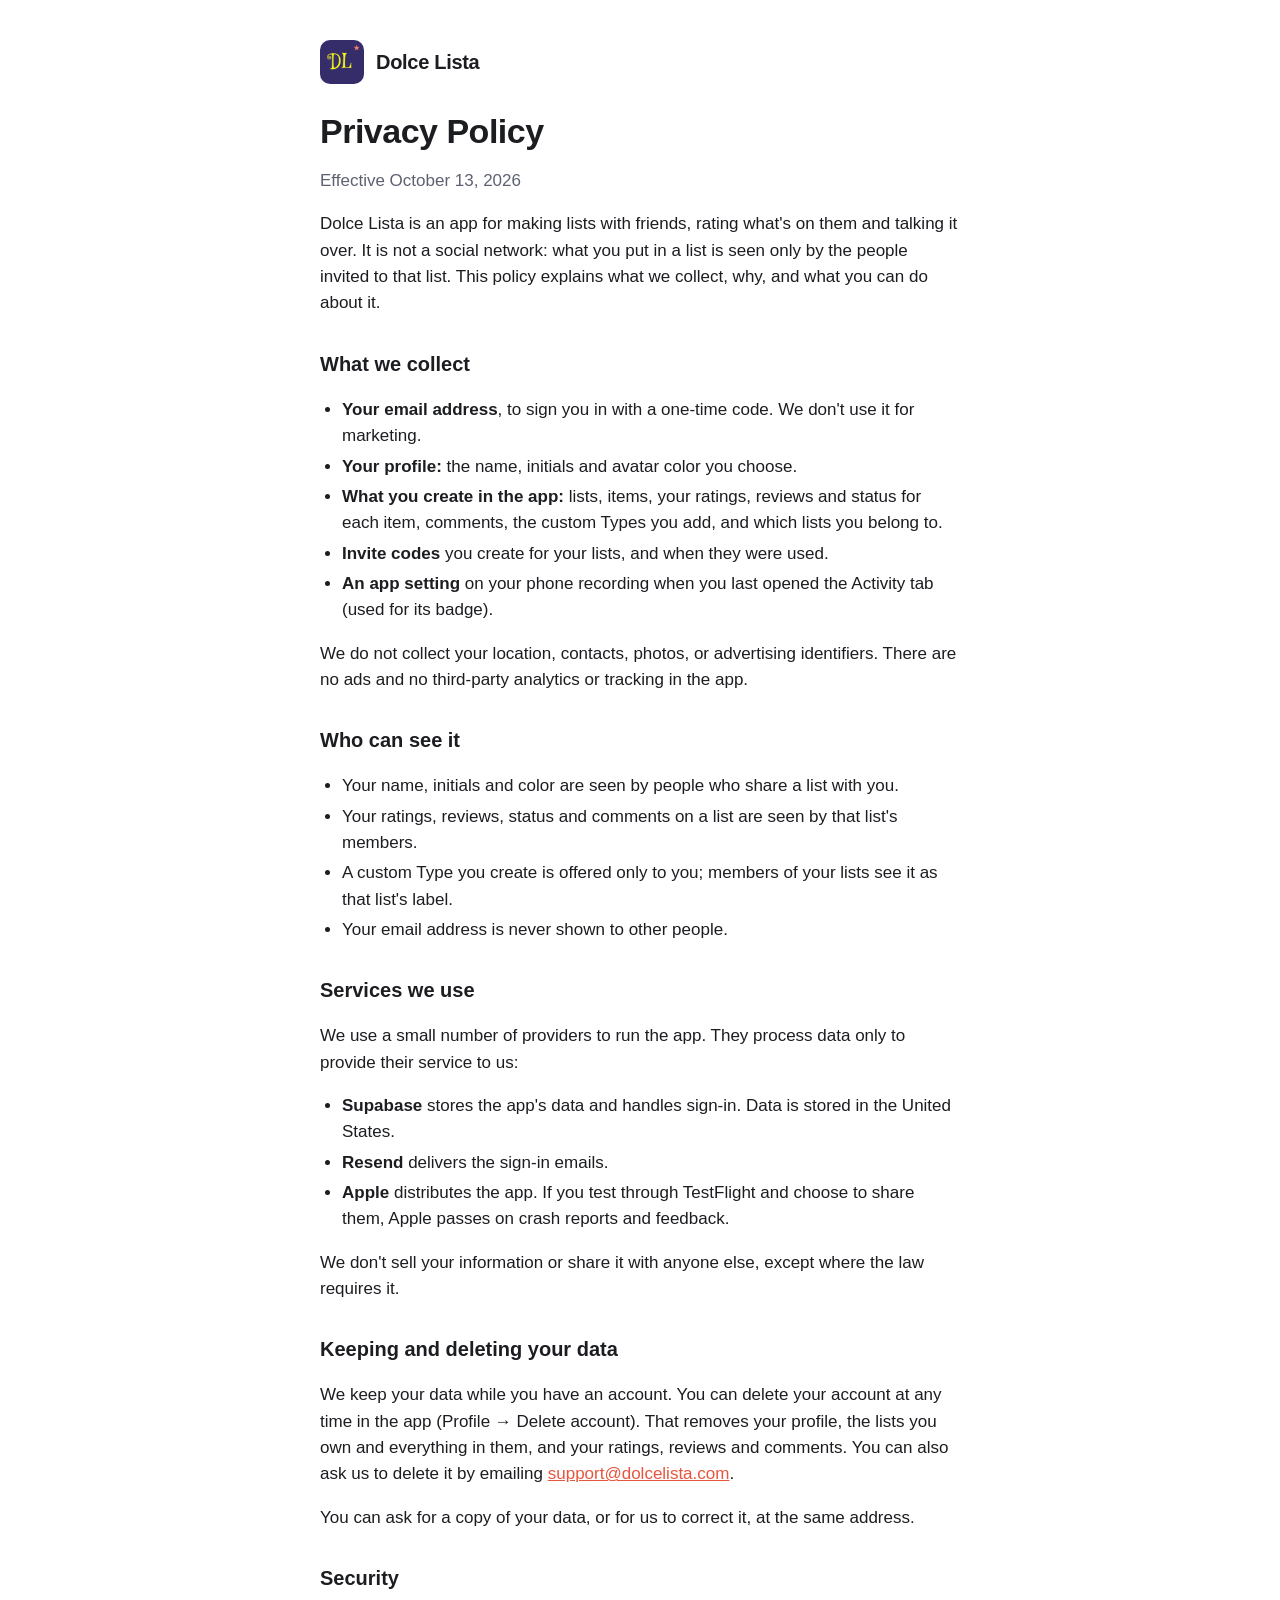
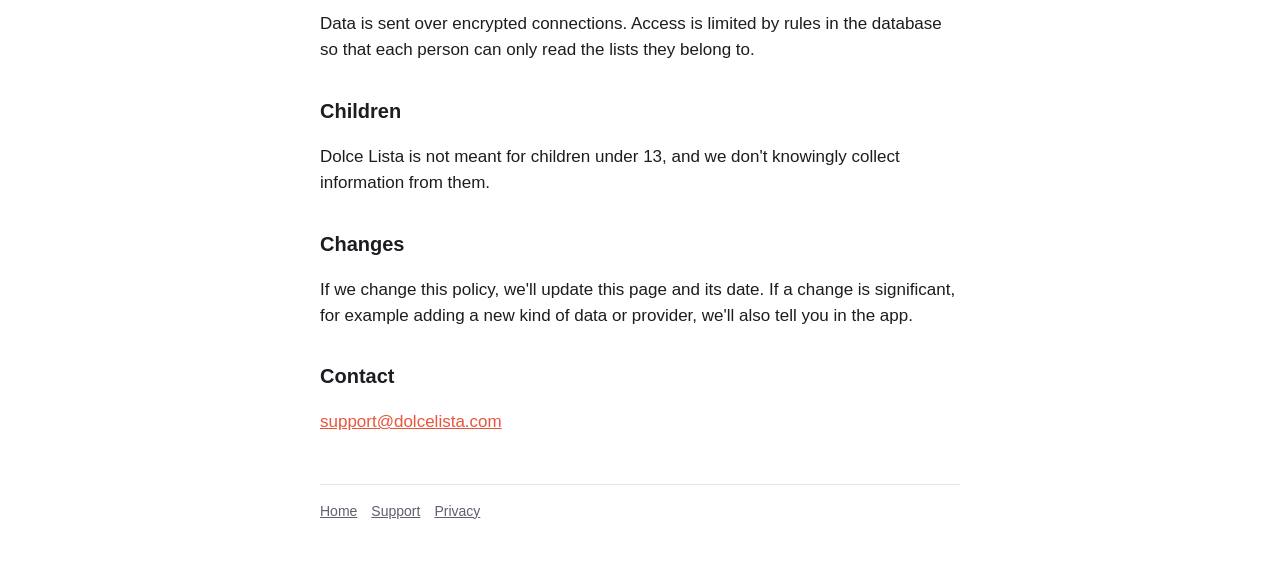
==== privacy/index.html @ 7cc390a2 "Dolce Lista website: home, privacy policy, support" ====
<!doctype html>
<html lang="en">
<head>
  <meta charset="utf-8">
  <meta name="viewport" content="width=device-width, initial-scale=1">
  <title>Privacy Policy · Dolce Lista</title>
  <meta name="description" content="How Dolce Lista handles your information.">
  <link rel="icon" href="/icon.png">
  <link rel="stylesheet" href="/style.css">
</head>
<body>
<main>
  <header><img src="/icon.png" alt=""><a href="/">Dolce Lista</a></header>

  <h1>Privacy Policy</h1>
  <p class="muted">Effective October 13, 2026</p>

  <p>Dolce Lista is an app for making lists with friends, rating what's on them and talking it over. It is not a
  social network: what you put in a list is seen only by the people invited to that list. This policy explains what
  we collect, why, and what you can do about it.</p>

  <h2>What we collect</h2>
  <ul>
    <li><b>Your email address</b>, to sign you in with a one-time code. We don't use it for marketing.</li>
    <li><b>Your profile:</b> the name, initials and avatar color you choose.</li>
    <li><b>What you create in the app:</b> lists, items, your ratings, reviews and status for each item, comments,
      the custom Types you add, and which lists you belong to.</li>
    <li><b>Invite codes</b> you create for your lists, and when they were used.</li>
    <li><b>An app setting</b> on your phone recording when you last opened the Activity tab (used for its badge).</li>
  </ul>
  <p>We do not collect your location, contacts, photos, or advertising identifiers. There are no ads and no
  third-party analytics or tracking in the app.</p>

  <h2>Who can see it</h2>
  <ul>
    <li>Your name, initials and color are seen by people who share a list with you.</li>
    <li>Your ratings, reviews, status and comments on a list are seen by that list's members.</li>
    <li>A custom Type you create is offered only to you; members of your lists see it as that list's label.</li>
    <li>Your email address is never shown to other people.</li>
  </ul>

  <h2>Services we use</h2>
  <p>We use a small number of providers to run the app. They process data only to provide their service to us:</p>
  <ul>
    <li><b>Supabase</b> stores the app's data and handles sign-in. Data is stored in the United States.</li>
    <li><b>Resend</b> delivers the sign-in emails.</li>
    <li><b>Apple</b> distributes the app. If you test through TestFlight and choose to share them, Apple passes on
      crash reports and feedback.</li>
  </ul>
  <p>We don't sell your information or share it with anyone else, except where the law requires it.</p>

  <h2>Keeping and deleting your data</h2>
  <p>We keep your data while you have an account. You can delete your account at any time in the app
  (Profile → Delete account). That removes your profile, the lists you own and everything in them, and your
  ratings, reviews and comments. You can also ask us to delete it by emailing
  <a href="mailto:support@dolcelista.com">support@dolcelista.com</a>.</p>
  <p>You can ask for a copy of your data, or for us to correct it, at the same address.</p>

  <h2>Security</h2>
  <p>Data is sent over encrypted connections. Access is limited by rules in the database so that each person can only
  read the lists they belong to.</p>

  <h2>Children</h2>
  <p>Dolce Lista is not meant for children under 13, and we don't knowingly collect information from them.</p>

  <h2>Changes</h2>
  <p>If we change this policy, we'll update this page and its date. If a change is significant, for example adding a
  new kind of data or provider, we'll also tell you in the app.</p>

  <h2>Contact</h2>
  <p><a href="mailto:support@dolcelista.com">support@dolcelista.com</a></p>

  <footer><a href="/">Home</a><a href="/support/">Support</a><a href="/privacy/">Privacy</a></footer>
</main>
</body>
</html>
---- style.css ----
:root {
  --ink: #1c1d21; --muted: #5d6170; --faint: #9a9eab; --line: #e3e5ea;
  --bg: #ffffff; --panel: #f6f7f9; --accent: #e8553d;
}
@media (prefers-color-scheme: dark) {
  :root {
    --ink: #f2f3f5; --muted: #a9adb9; --faint: #6f7380; --line: #2c2e35;
    --bg: #111214; --panel: #1c1d21; --accent: #f06a52;
  }
}
* { box-sizing: border-box; }
body {
  margin: 0; background: var(--bg); color: var(--ink);
  font: 17px/1.55 -apple-system, BlinkMacSystemFont, "Segoe UI", Helvetica, Arial, sans-serif;
}
main { max-width: 680px; margin: 0 auto; padding: 40px 20px 64px; }
header { display: flex; align-items: center; gap: 12px; margin-bottom: 28px; }
header img { width: 44px; height: 44px; border-radius: 10px; }
header a { color: var(--ink); text-decoration: none; font-weight: 800; font-size: 20px; letter-spacing: -0.3px; }
h1 { font-size: 34px; line-height: 1.15; letter-spacing: -0.5px; margin: 0 0 8px; }
h2 { font-size: 20px; margin: 32px 0 8px; }
p, li { color: var(--ink); }
.lede { color: var(--muted); font-size: 19px; }
.muted { color: var(--muted); }
a { color: var(--accent); }
ul { padding-left: 22px; }
li { margin: 4px 0; }
.card { background: var(--panel); border-radius: 14px; padding: 16px 18px; margin: 16px 0; }
.card p { margin: 0; }
footer { margin-top: 48px; padding-top: 16px; border-top: 1px solid var(--line); color: var(--faint); font-size: 14px; }
footer a { color: var(--muted); margin-right: 14px; }
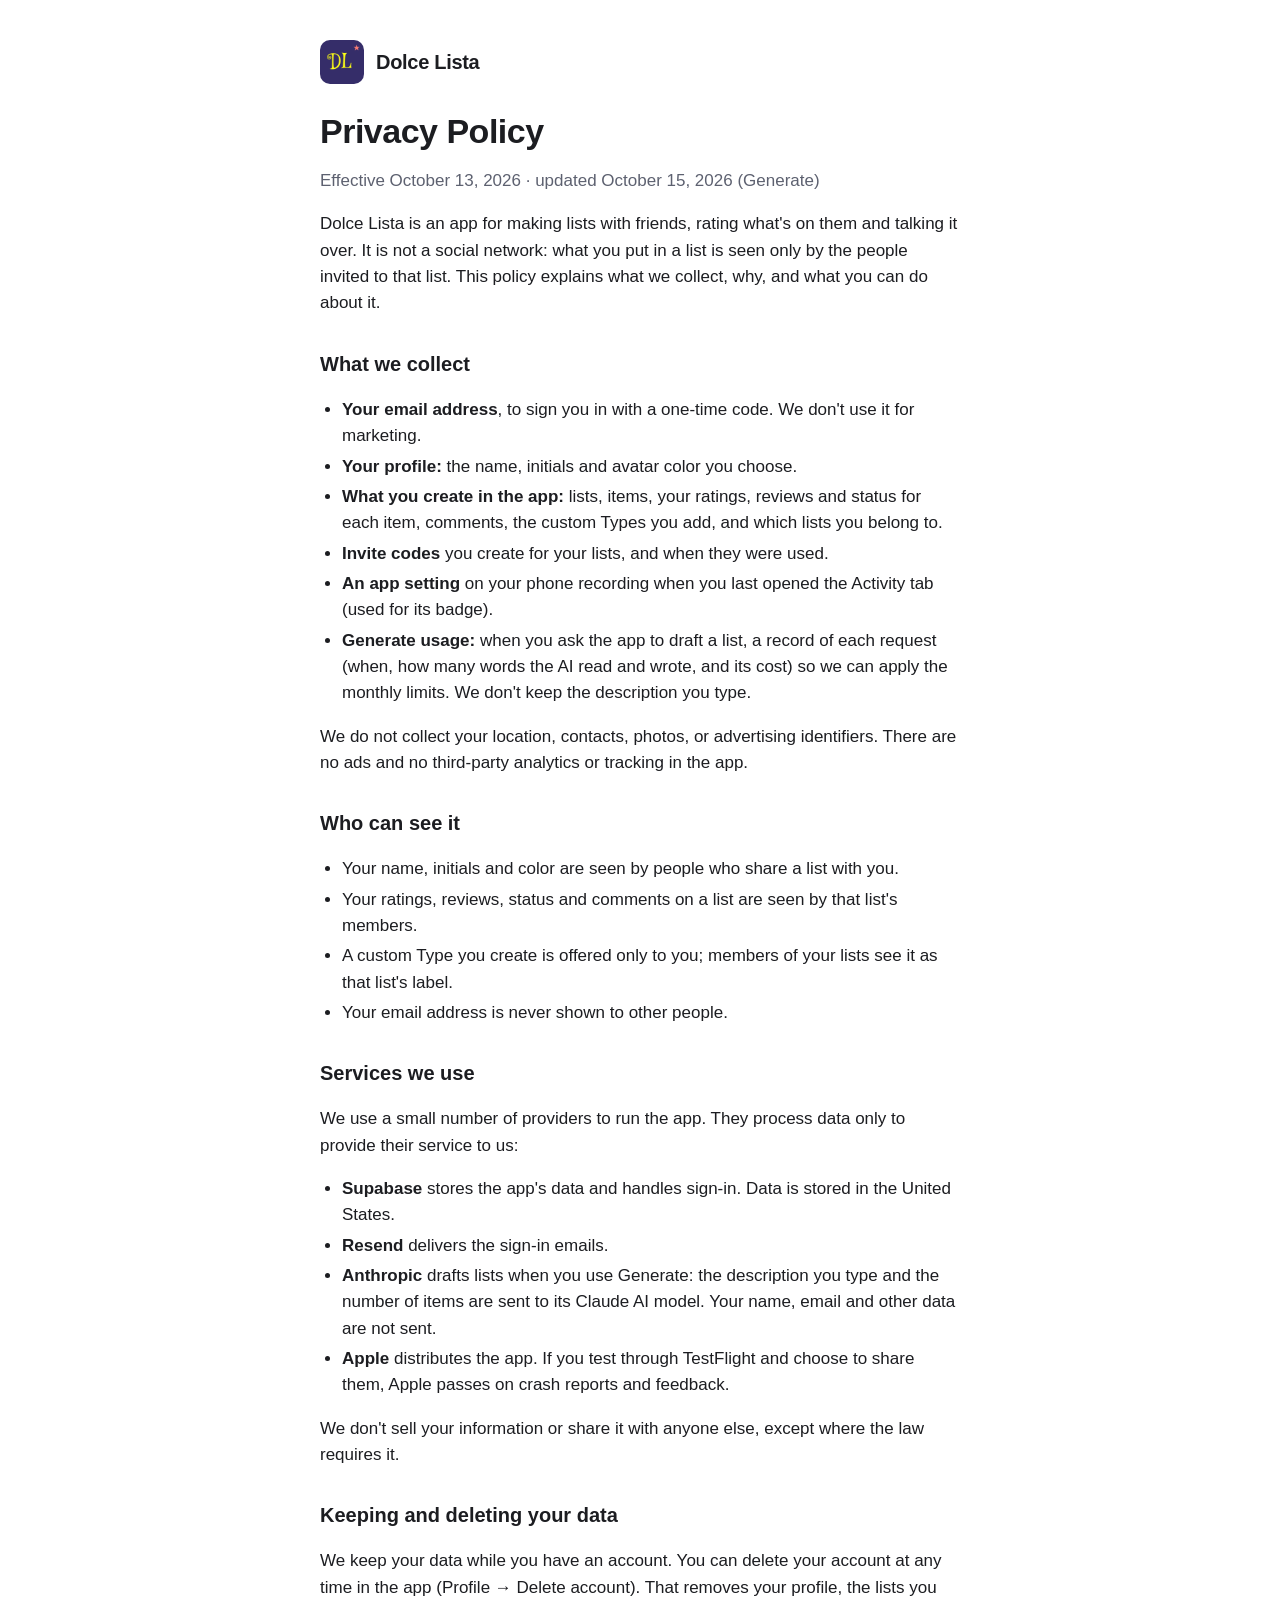
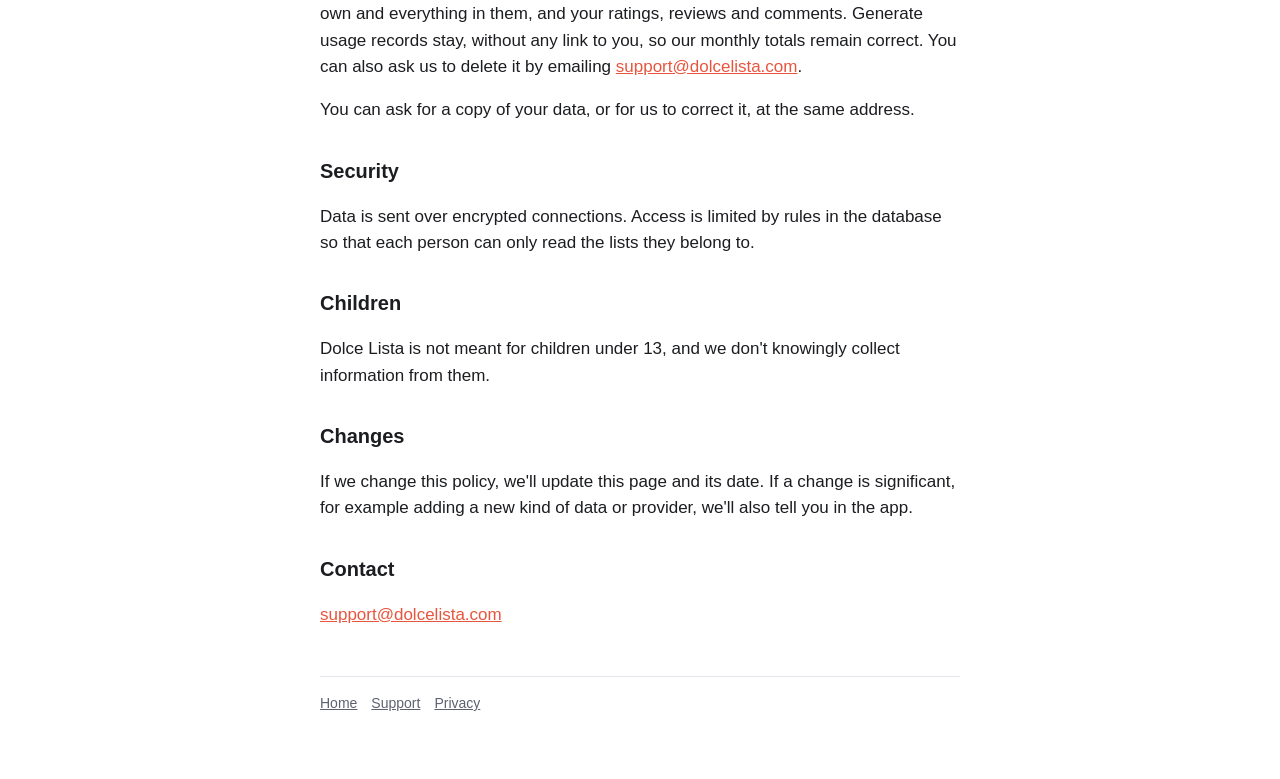
==== commit 5bc854ce: "Privacy policy: Generate usage records and Anthropic as a processor Co-Authored-By: Claude Opus 5.5 " ====
--- a/privacy/index.html
+++ b/privacy/index.html
@@ -13,7 +13,7 @@
   <header><img src="/icon.png" alt=""><a href="/">Dolce Lista</a></header>
 
   <h1>Privacy Policy</h1>
-  <p class="muted">Effective October 13, 2026</p>
+  <p class="muted">Effective October 13, 2026 · updated October 15, 2026 (Generate)</p>
 
   <p>Dolce Lista is an app for making lists with friends, rating what's on them and talking it over. It is not a
   social network: what you put in a list is seen only by the people invited to that list. This policy explains what
@@ -27,6 +27,8 @@
       the custom Types you add, and which lists you belong to.</li>
     <li><b>Invite codes</b> you create for your lists, and when they were used.</li>
     <li><b>An app setting</b> on your phone recording when you last opened the Activity tab (used for its badge).</li>
+    <li><b>Generate usage:</b> when you ask the app to draft a list, a record of each request (when, how many words
+      the AI read and wrote, and its cost) so we can apply the monthly limits. We don't keep the description you type.</li>
   </ul>
   <p>We do not collect your location, contacts, photos, or advertising identifiers. There are no ads and no
   third-party analytics or tracking in the app.</p>
@@ -44,6 +46,8 @@
   <ul>
     <li><b>Supabase</b> stores the app's data and handles sign-in. Data is stored in the United States.</li>
     <li><b>Resend</b> delivers the sign-in emails.</li>
+    <li><b>Anthropic</b> drafts lists when you use Generate: the description you type and the number of items are
+      sent to its Claude AI model. Your name, email and other data are not sent.</li>
     <li><b>Apple</b> distributes the app. If you test through TestFlight and choose to share them, Apple passes on
       crash reports and feedback.</li>
   </ul>
@@ -52,7 +56,8 @@
   <h2>Keeping and deleting your data</h2>
   <p>We keep your data while you have an account. You can delete your account at any time in the app
   (Profile → Delete account). That removes your profile, the lists you own and everything in them, and your
-  ratings, reviews and comments. You can also ask us to delete it by emailing
+  ratings, reviews and comments. Generate usage records stay, without any link to you, so our monthly totals
+  remain correct. You can also ask us to delete it by emailing
   <a href="mailto:support@dolcelista.com">support@dolcelista.com</a>.</p>
   <p>You can ask for a copy of your data, or for us to correct it, at the same address.</p>
 
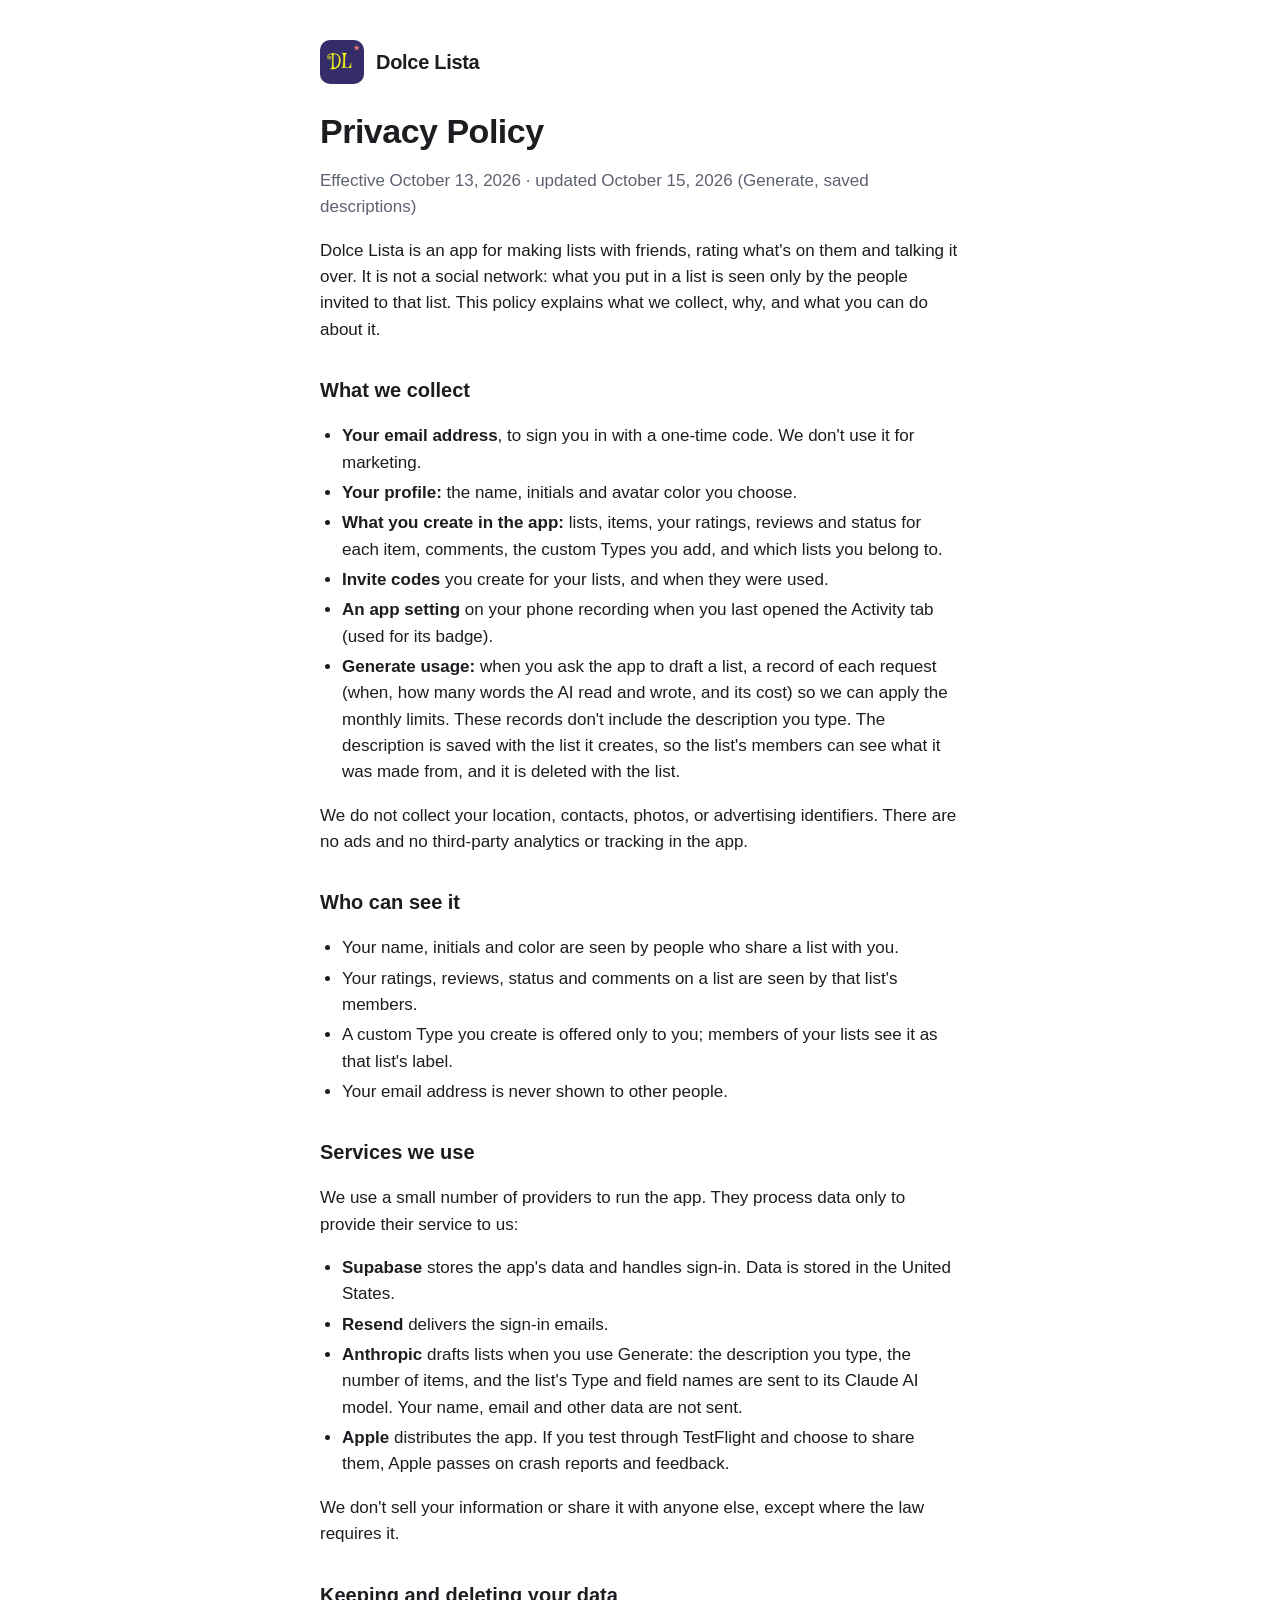
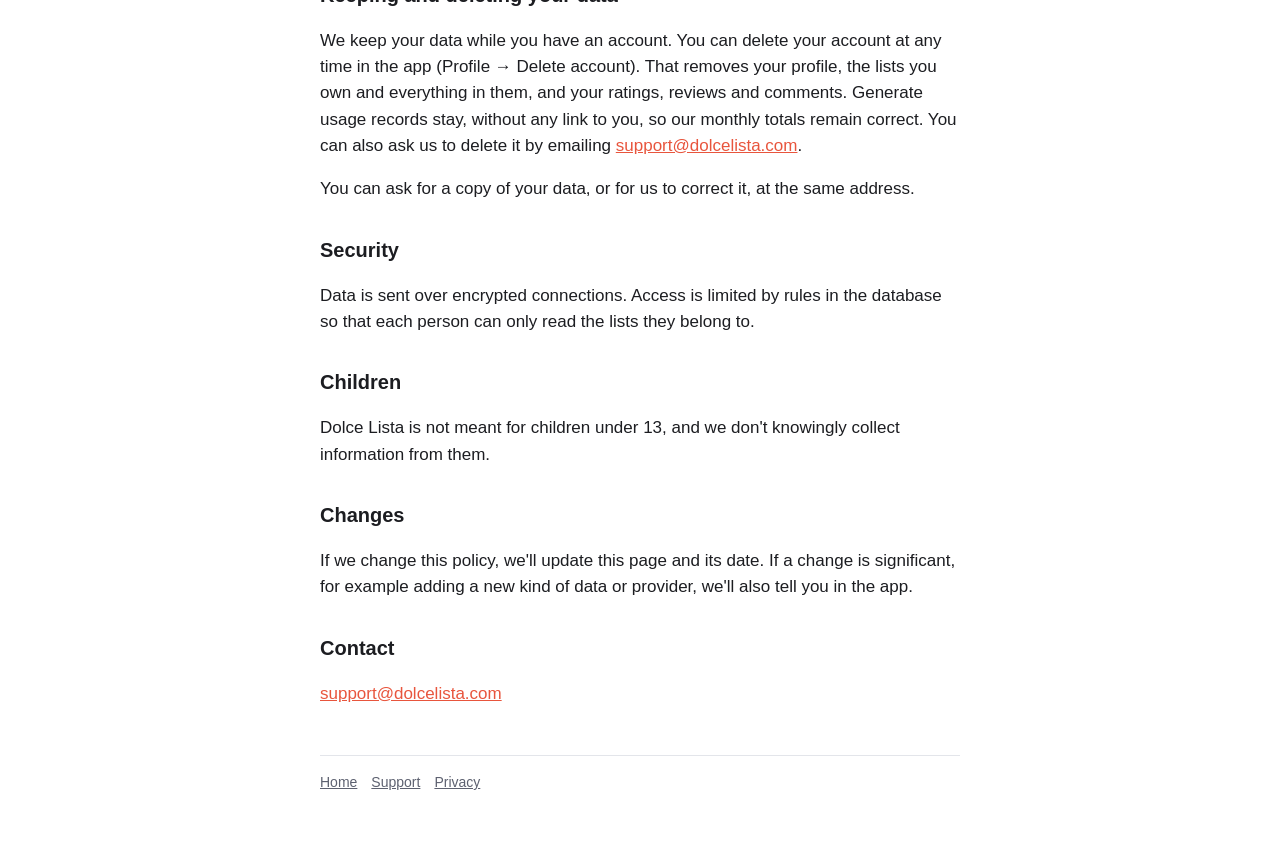
==== commit 20ee2688: "Privacy policy: Generate descriptions are saved with the list Co-Authored-By: Claude Opus 5.5 <norep" ====
--- a/privacy/index.html
+++ b/privacy/index.html
@@ -13,7 +13,7 @@
   <header><img src="/icon.png" alt=""><a href="/">Dolce Lista</a></header>
 
   <h1>Privacy Policy</h1>
-  <p class="muted">Effective October 13, 2026 · updated October 15, 2026 (Generate)</p>
+  <p class="muted">Effective October 13, 2026 · updated October 15, 2026 (Generate, saved descriptions)</p>
 
   <p>Dolce Lista is an app for making lists with friends, rating what's on them and talking it over. It is not a
   social network: what you put in a list is seen only by the people invited to that list. This policy explains what
@@ -28,7 +28,9 @@
     <li><b>Invite codes</b> you create for your lists, and when they were used.</li>
     <li><b>An app setting</b> on your phone recording when you last opened the Activity tab (used for its badge).</li>
     <li><b>Generate usage:</b> when you ask the app to draft a list, a record of each request (when, how many words
-      the AI read and wrote, and its cost) so we can apply the monthly limits. We don't keep the description you type.</li>
+      the AI read and wrote, and its cost) so we can apply the monthly limits. These records don't include the
+      description you type. The description is saved with the list it creates, so the list's members can see what
+      it was made from, and it is deleted with the list.</li>
   </ul>
   <p>We do not collect your location, contacts, photos, or advertising identifiers. There are no ads and no
   third-party analytics or tracking in the app.</p>
@@ -46,8 +48,8 @@
   <ul>
     <li><b>Supabase</b> stores the app's data and handles sign-in. Data is stored in the United States.</li>
     <li><b>Resend</b> delivers the sign-in emails.</li>
-    <li><b>Anthropic</b> drafts lists when you use Generate: the description you type and the number of items are
-      sent to its Claude AI model. Your name, email and other data are not sent.</li>
+    <li><b>Anthropic</b> drafts lists when you use Generate: the description you type, the number of items, and the
+      list's Type and field names are sent to its Claude AI model. Your name, email and other data are not sent.</li>
     <li><b>Apple</b> distributes the app. If you test through TestFlight and choose to share them, Apple passes on
       crash reports and feedback.</li>
   </ul>
